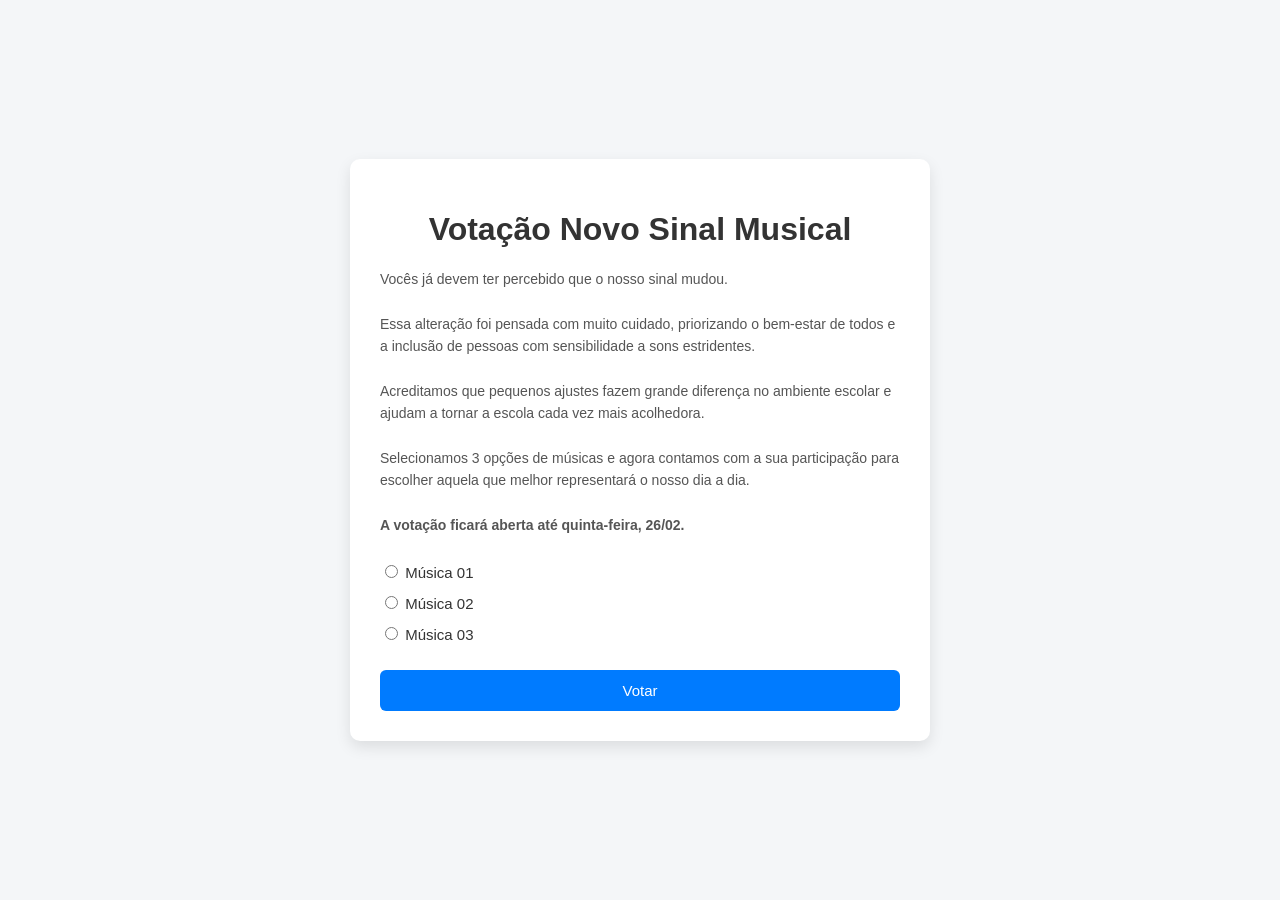
==== index.html @ 860752d5 "Add files via upload" ====
<!DOCTYPE html>
<html lang="pt-BR">
<head>
    <meta charset="UTF-8">
    <title>Votação Novo Sinal Musical</title>
    <link rel="stylesheet" href="style.css">
</head>
<body>

<div class="container">
    <h1>Votação Novo Sinal Musical</h1>

    <p class="descricao">
        Vocês já devem ter percebido que o nosso sinal mudou.<br><br>

        Essa alteração foi pensada com muito cuidado, priorizando o bem-estar de todos
        e a inclusão de pessoas com sensibilidade a sons estridentes.<br><br>

        Acreditamos que pequenos ajustes fazem grande diferença no ambiente escolar
        e ajudam a tornar a escola cada vez mais acolhedora.<br><br>

        Selecionamos 3 opções de músicas e agora contamos com a sua participação
        para escolher aquela que melhor representará o nosso dia a dia.<br><br>

        <strong>A votação ficará aberta até quinta-feira, 26/02.</strong>
    </p>

    <form id="musicForm">
        <label class="option">
            <input type="radio" name="music" value="Música 01" data-file="music1.mp4">
            Música 01
        </label>

        <label class="option">
            <input type="radio" name="music" value="Música 02" data-file="music2.mp4">
            Música 02
        </label>

        <label class="option">
            <input type="radio" name="music" value="Música 03" data-file="music3.mp4">
            Música 03
        </label>

        <button type="submit">Votar</button>
    </form>

    <audio id="player" controls></audio>
</div>

<script src="script.js"></script>
</body>
</html>
---- style.css ----
body {
    font-family: Arial, sans-serif;
    background-color: #f4f6f8;
    margin: 0;
    padding: 0;
    min-height: 100vh;
    display: flex;
    justify-content: center;
    align-items: center;
}

.container {
    background: #ffffff;
    max-width: 520px;
    width: 90%;
    padding: 30px;
    border-radius: 10px;
    box-shadow: 0 6px 15px rgba(0,0,0,0.1);
}

h1 {
    text-align: center;
    margin-bottom: 20px;
    color: #333;
}

.descricao {
    font-size: 14px;
    line-height: 1.6;
    color: #555;
    margin-bottom: 25px;
}

form {
    display: flex;
    flex-direction: column;
    gap: 12px;
}

.option {
    font-size: 15px;
    color: #333;
}

button {
    margin-top: 15px;
    padding: 12px;
    border: none;
    border-radius: 6px;
    background-color: #007bff;
    color: white;
    font-size: 15px;
    cursor: pointer;
}

button:hover {
    background-color: #0056b3;
}

audio {
    width: 100%;
    margin-top: 20px;
    display: none;
}
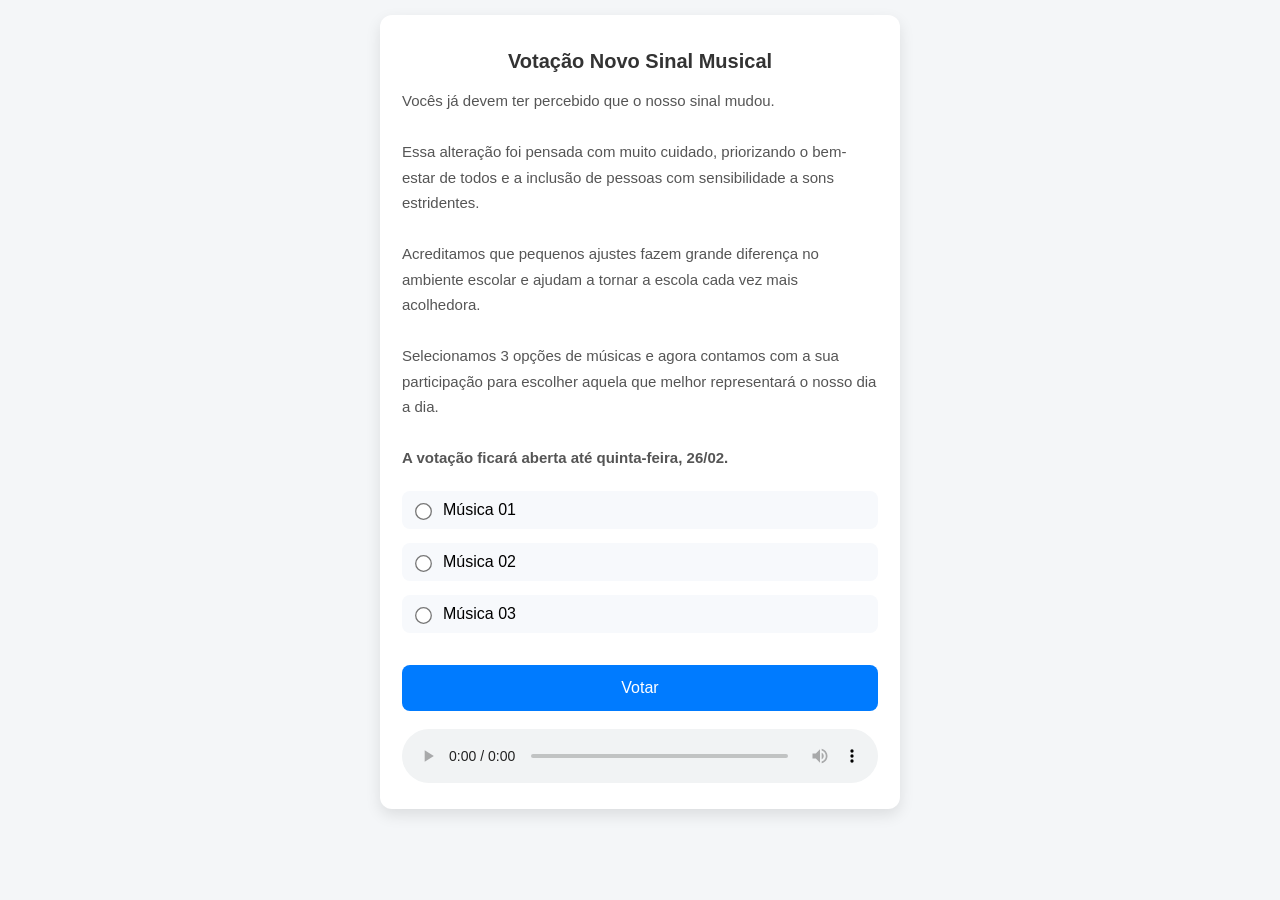
==== commit cb895646: "K: update" ====
--- a/index.html
+++ b/index.html
@@ -2,6 +2,7 @@
 <html lang="pt-BR">
 <head>
     <meta charset="UTF-8">
+    <meta name="viewport" content="width=device-width, initial-scale=1.0">
     <title>Votação Novo Sinal Musical</title>
     <link rel="stylesheet" href="style.css">
 </head>
--- a/style.css
+++ b/style.css
@@ -1,64 +1,75 @@
+* {
+    box-sizing: border-box;
+}
+
 body {
     font-family: Arial, sans-serif;
     background-color: #f4f6f8;
     margin: 0;
-    padding: 0;
-    min-height: 100vh;
-    display: flex;
-    justify-content: center;
-    align-items: center;
+    padding: 15px;
 }
 
 .container {
     background: #ffffff;
     max-width: 520px;
-    width: 90%;
-    padding: 30px;
-    border-radius: 10px;
+    width: 100%;
+    margin: 0 auto;
+    padding: 22px;
+    border-radius: 12px;
     box-shadow: 0 6px 15px rgba(0,0,0,0.1);
 }
 
 h1 {
     text-align: center;
-    margin-bottom: 20px;
+    font-size: 20px;
+    margin-bottom: 15px;
     color: #333;
 }
 
 .descricao {
-    font-size: 14px;
-    line-height: 1.6;
+    font-size: 15px;
+    line-height: 1.7;
     color: #555;
-    margin-bottom: 25px;
+    margin-bottom: 20px;
 }
 
 form {
     display: flex;
     flex-direction: column;
-    gap: 12px;
+    gap: 14px;
 }
 
 .option {
-    font-size: 15px;
-    color: #333;
+    display: flex;
+    align-items: center;
+    gap: 10px;
+    font-size: 16px;
+    padding: 10px;
+    border-radius: 8px;
+    background: #f7f9fc;
+}
+
+.option input {
+    transform: scale(1.3);
 }
 
 button {
-    margin-top: 15px;
-    padding: 12px;
+    margin-top: 18px;
+    padding: 14px;
     border: none;
-    border-radius: 6px;
+    border-radius: 8px;
     background-color: #007bff;
     color: white;
-    font-size: 15px;
+    font-size: 16px;
     cursor: pointer;
 }
 
-button:hover {
+button:active {
     background-color: #0056b3;
 }
 
-audio {
+audio, video {
     width: 100%;
-    margin-top: 20px;
-    display: none;
+    margin-top: 18px;
+    border-radius: 8px;
 }
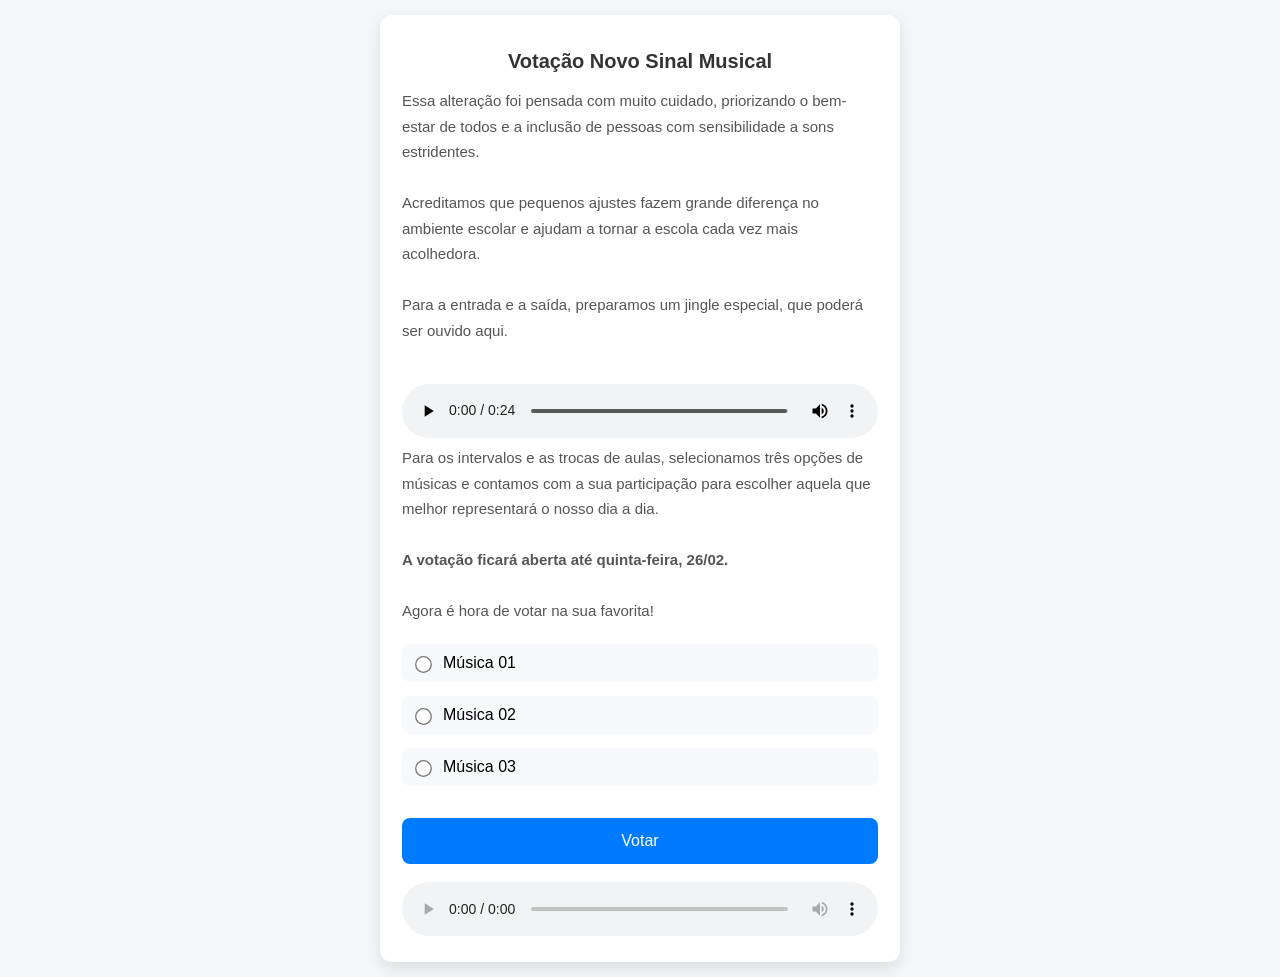
==== commit c85c1083: "K: mudancas" ====
--- a/index.html
+++ b/index.html
@@ -12,19 +12,31 @@
     <h1>Votação Novo Sinal Musical</h1>
 
     <p class="descricao">
-        Vocês já devem ter percebido que o nosso sinal mudou.<br><br>
-
         Essa alteração foi pensada com muito cuidado, priorizando o bem-estar de todos
         e a inclusão de pessoas com sensibilidade a sons estridentes.<br><br>
 
         Acreditamos que pequenos ajustes fazem grande diferença no ambiente escolar
         e ajudam a tornar a escola cada vez mais acolhedora.<br><br>
 
-        Selecionamos 3 opções de músicas e agora contamos com a sua participação
-        para escolher aquela que melhor representará o nosso dia a dia.<br><br>
+        Para a entrada e a saída, preparamos um jingle especial,
+        que poderá ser ouvido aqui.<br><br>
 
-        <strong>A votação ficará aberta até quinta-feira, 26/02.</strong>
+        <!-- Player de música -->
+    <audio controls style="width: 100%; margin-top: 15px;">
+        <source src="musica-entrada-saida.mp3" type="audio/mpeg">
+        Seu navegador não suporta áudio.
+    </audio>
+
+        Para os intervalos e as trocas de aulas, selecionamos três opções de músicas
+        e contamos com a sua participação para escolher aquela que melhor representará
+        o nosso dia a dia.<br><br>
+
+        <strong>A votação ficará aberta até quinta-feira, 26/02.</strong><br><br>
+
+        Agora é hora de votar na sua favorita!
     </p>
+
+    
 
     <form id="musicForm">
         <label class="option">
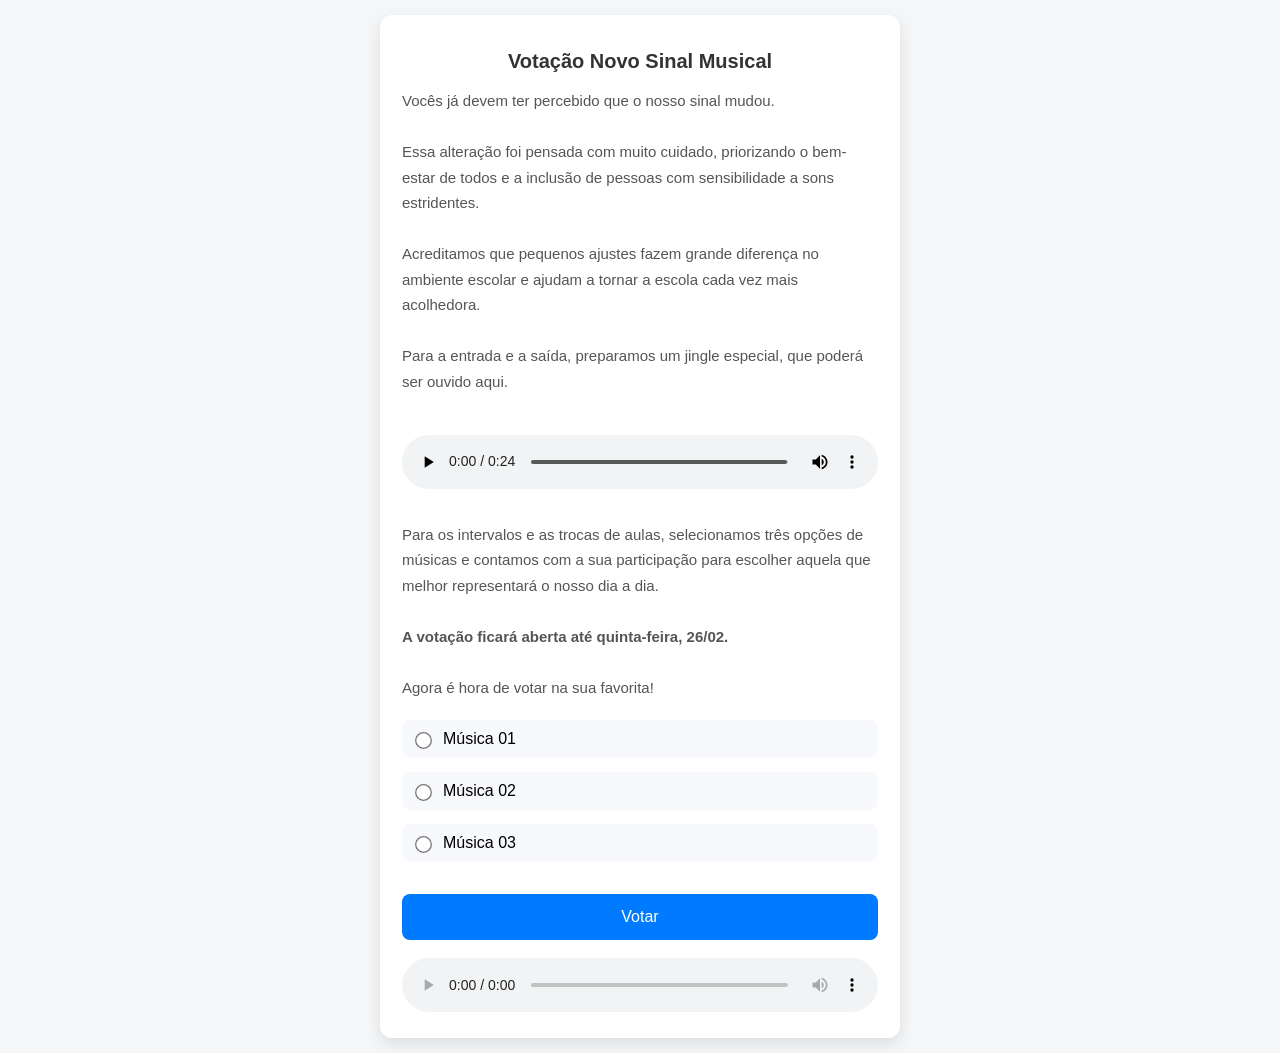
==== commit 0060132f: "K: update" ====
--- a/index.html
+++ b/index.html
@@ -12,6 +12,8 @@
     <h1>Votação Novo Sinal Musical</h1>
 
     <p class="descricao">
+        Vocês já devem ter percebido que o nosso sinal mudou.<br><br>
+
         Essa alteração foi pensada com muito cuidado, priorizando o bem-estar de todos
         e a inclusão de pessoas com sensibilidade a sons estridentes.<br><br>
 
@@ -22,10 +24,11 @@
         que poderá ser ouvido aqui.<br><br>
 
         <!-- Player de música -->
-    <audio controls style="width: 100%; margin-top: 15px;">
-        <source src="musica-entrada-saida.mp3" type="audio/mpeg">
-        Seu navegador não suporta áudio.
-    </audio>
+        <audio controls style="width: 100%; margin-top: 15px;">
+            <source src="musica-entrada-saida.mp3" type="audio/mpeg">
+            Seu navegador não suporta áudio.
+        </audio>
+        <br><br>
 
         Para os intervalos e as trocas de aulas, selecionamos três opções de músicas
         e contamos com a sua participação para escolher aquela que melhor representará
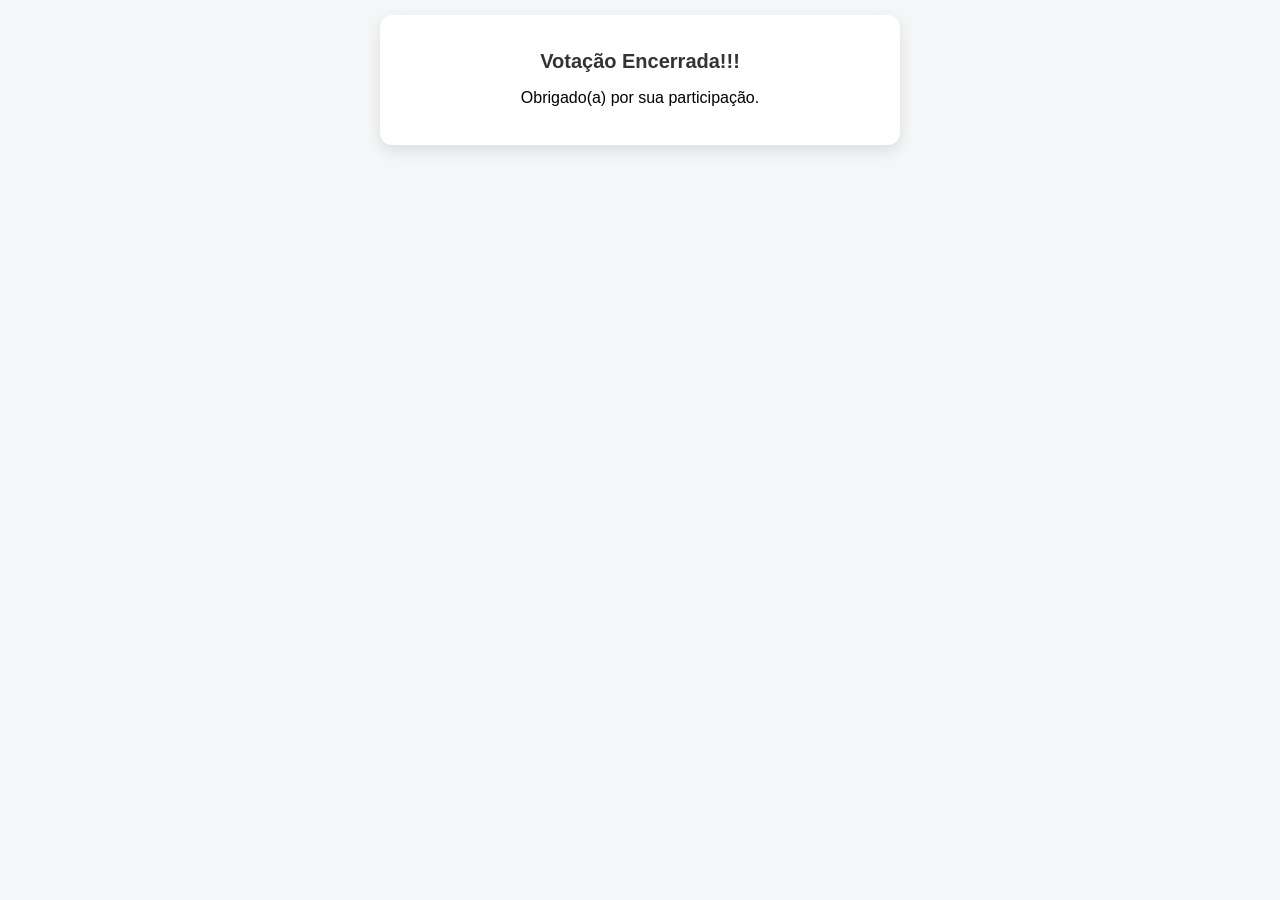
==== commit 2595fa62: "K: votacao encerrada" ====
--- a/index.html
+++ b/index.html
@@ -9,60 +9,11 @@
 <body>
 
 <div class="container">
-    <h1>Votação Novo Sinal Musical</h1>
+    <h1>Votação Encerrada!!!</h1>
 
-    <p class="descricao">
-        Vocês já devem ter percebido que o nosso sinal mudou.<br><br>
-
-        Essa alteração foi pensada com muito cuidado, priorizando o bem-estar de todos
-        e a inclusão de pessoas com sensibilidade a sons estridentes.<br><br>
-
-        Acreditamos que pequenos ajustes fazem grande diferença no ambiente escolar
-        e ajudam a tornar a escola cada vez mais acolhedora.<br><br>
-
-        Para a entrada e a saída, preparamos um jingle especial,
-        que poderá ser ouvido aqui.<br><br>
-
-        <!-- Player de música -->
-        <audio controls style="width: 100%; margin-top: 15px;">
-            <source src="musica-entrada-saida.mp3" type="audio/mpeg">
-            Seu navegador não suporta áudio.
-        </audio>
-        <br><br>
-
-        Para os intervalos e as trocas de aulas, selecionamos três opções de músicas
-        e contamos com a sua participação para escolher aquela que melhor representará
-        o nosso dia a dia.<br><br>
-
-        <strong>A votação ficará aberta até quinta-feira, 26/02.</strong><br><br>
-
-        Agora é hora de votar na sua favorita!
-    </p>
-
-    
-
-    <form id="musicForm">
-        <label class="option">
-            <input type="radio" name="music" value="Música 01" data-file="music1.mp4">
-            Música 01
-        </label>
-
-        <label class="option">
-            <input type="radio" name="music" value="Música 02" data-file="music2.mp4">
-            Música 02
-        </label>
-
-        <label class="option">
-            <input type="radio" name="music" value="Música 03" data-file="music3.mp4">
-            Música 03
-        </label>
-
-        <button type="submit">Votar</button>
-    </form>
-
-    <audio id="player" controls></audio>
+    <p style="text-align: center;"> Obrigado(a) por sua participação.</p>
+   
 </div>
 
-<script src="script.js"></script>
 </body>
 </html>
